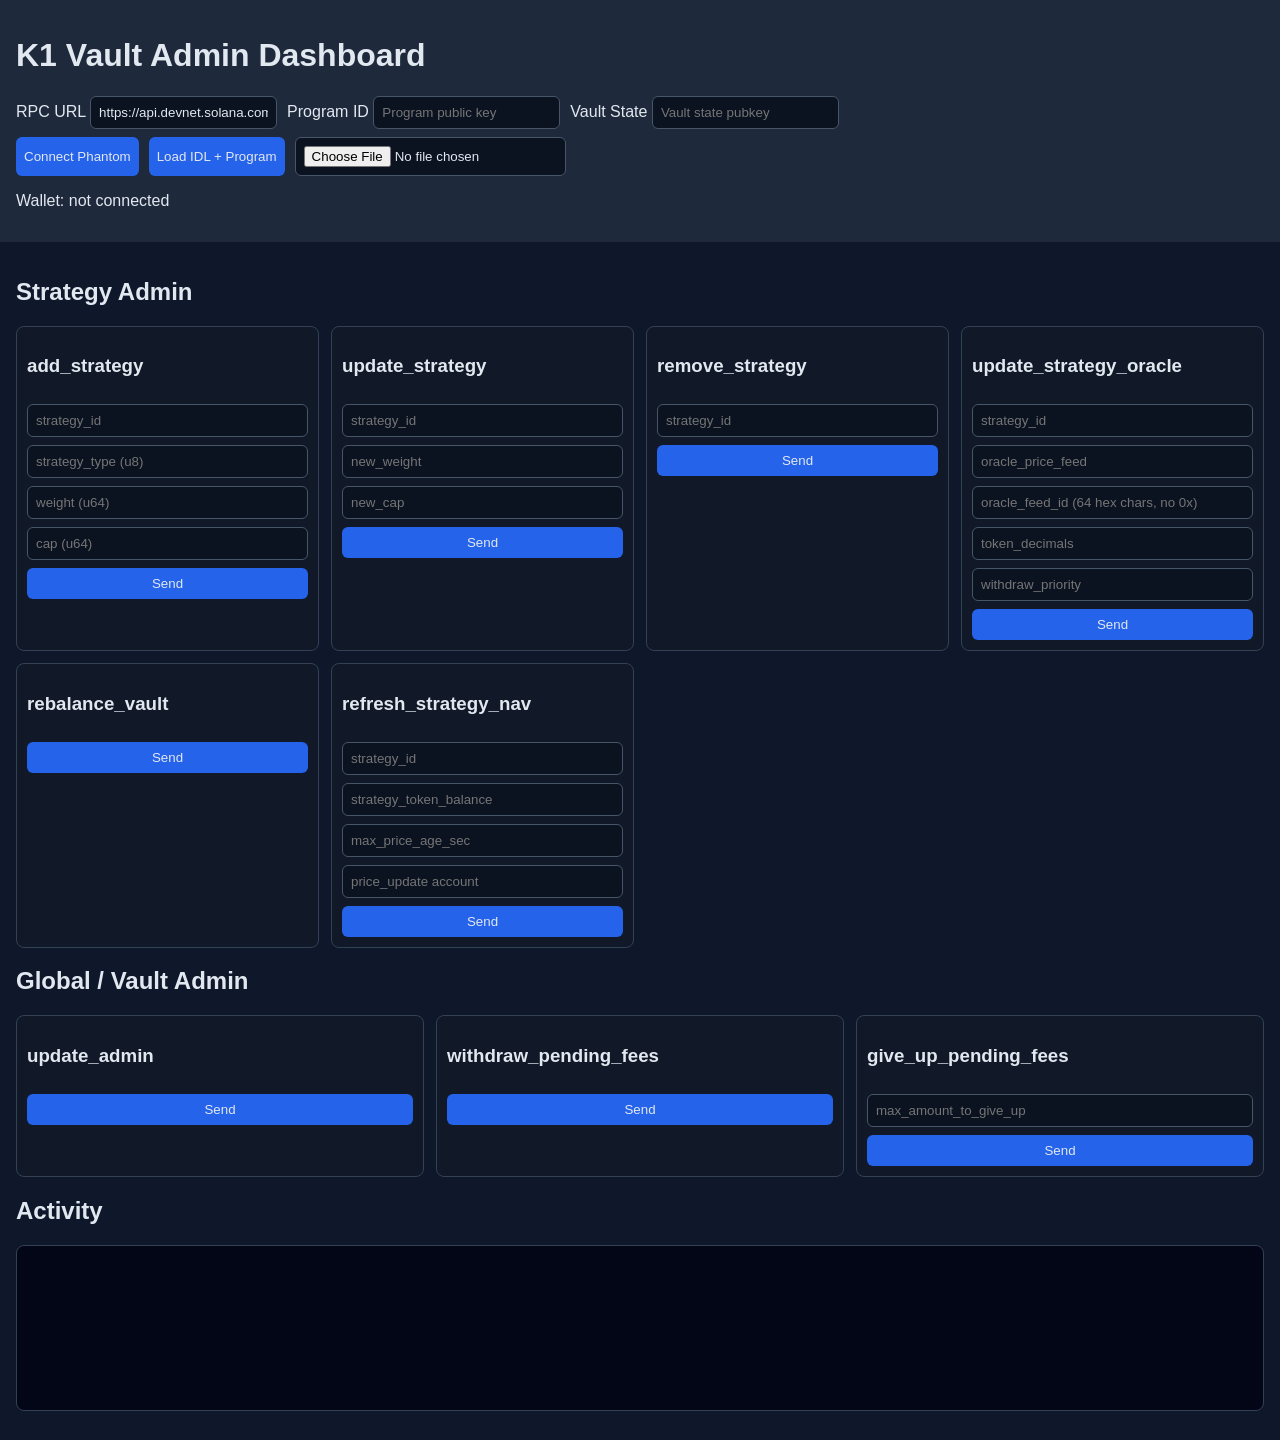
==== admin-dashboard/index.html @ 77f8b64f "Add admin dashboard frontend for vault admin instructions" ====
<!doctype html>
<html lang="en">
  <head>
    <meta charset="UTF-8" />
    <meta name="viewport" content="width=device-width, initial-scale=1.0" />
    <title>K1 Vault Admin Dashboard</title>
    <link rel="stylesheet" href="./styles.css" />
  </head>
  <body>
    <header>
      <h1>K1 Vault Admin Dashboard</h1>
      <div class="row">
        <label>RPC URL <input id="rpcUrl" value="https://api.devnet.solana.com" /></label>
        <label>Program ID <input id="programId" placeholder="Program public key" /></label>
        <label>Vault State <input id="vaultState" placeholder="Vault state pubkey" /></label>
      </div>
      <div class="row">
        <button id="connectBtn">Connect Phantom</button>
        <button id="loadProgramBtn">Load IDL + Program</button>
        <input type="file" id="idlFile" accept="application/json" />
      </div>
      <p id="walletStatus">Wallet: not connected</p>
    </header>

    <main>
      <section>
        <h2>Strategy Admin</h2>
        <div class="grid">
          <form data-method="addStrategy">
            <h3>add_strategy</h3>
            <input name="strategyId" placeholder="strategy_id" required />
            <input name="strategyType" placeholder="strategy_type (u8)" required />
            <input name="weight" placeholder="weight (u64)" required />
            <input name="cap" placeholder="cap (u64)" required />
            <button>Send</button>
          </form>

          <form data-method="updateStrategy">
            <h3>update_strategy</h3>
            <input name="strategyId" placeholder="strategy_id" required />
            <input name="newWeight" placeholder="new_weight" required />
            <input name="newCap" placeholder="new_cap" required />
            <button>Send</button>
          </form>

          <form data-method="removeStrategy">
            <h3>remove_strategy</h3>
            <input name="strategyId" placeholder="strategy_id" required />
            <button>Send</button>
          </form>

          <form data-method="updateStrategyOracle">
            <h3>update_strategy_oracle</h3>
            <input name="strategyId" placeholder="strategy_id" required />
            <input name="oraclePriceFeed" placeholder="oracle_price_feed" required />
            <input name="oracleFeedId" placeholder="oracle_feed_id (64 hex chars, no 0x)" required />
            <input name="tokenDecimals" placeholder="token_decimals" required />
            <input name="withdrawPriority" placeholder="withdraw_priority" required />
            <button>Send</button>
          </form>

          <form data-method="rebalanceVault">
            <h3>rebalance_vault</h3>
            <button>Send</button>
          </form>

          <form data-method="refreshStrategyNav">
            <h3>refresh_strategy_nav</h3>
            <input name="strategyId" placeholder="strategy_id" required />
            <input name="strategyTokenBalance" placeholder="strategy_token_balance" required />
            <input name="maxPriceAgeSec" placeholder="max_price_age_sec" required />
            <input name="priceUpdate" placeholder="price_update account" required />
            <button>Send</button>
          </form>
        </div>
      </section>

      <section>
        <h2>Global / Vault Admin</h2>
        <div class="grid">
          <form data-method="updateAdmin"><h3>update_admin</h3><button>Send</button></form>
          <form data-method="withdrawPendingFees"><h3>withdraw_pending_fees</h3><button>Send</button></form>
          <form data-method="giveUpPendingFees"><h3>give_up_pending_fees</h3><input name="maxAmountToGiveUp" placeholder="max_amount_to_give_up" required /><button>Send</button></form>
        </div>
      </section>

      <section>
        <h2>Activity</h2>
        <pre id="log"></pre>
      </section>
    </main>

    <script type="module" src="./main.js"></script>
  </body>
</html>
---- admin-dashboard/styles.css ----
body { font-family: Arial, sans-serif; margin: 0; background:#0f172a; color:#e2e8f0; }
header { padding:16px; background:#1e293b; position:sticky; top:0; }
main { padding:16px; }
.row { display:flex; gap:10px; flex-wrap:wrap; margin:8px 0; }
.grid { display:grid; grid-template-columns: repeat(auto-fit,minmax(260px,1fr)); gap:12px; }
form { border:1px solid #334155; border-radius:8px; padding:10px; display:flex; flex-direction:column; gap:8px; background:#111827; }
input, button { padding:8px; border-radius:6px; border:1px solid #475569; background:#0b1220; color:#e2e8f0; }
button { background:#2563eb; border:none; cursor:pointer; }
pre { background:#020617; border:1px solid #334155; border-radius:8px; padding:12px; min-height:140px; white-space:pre-wrap; }
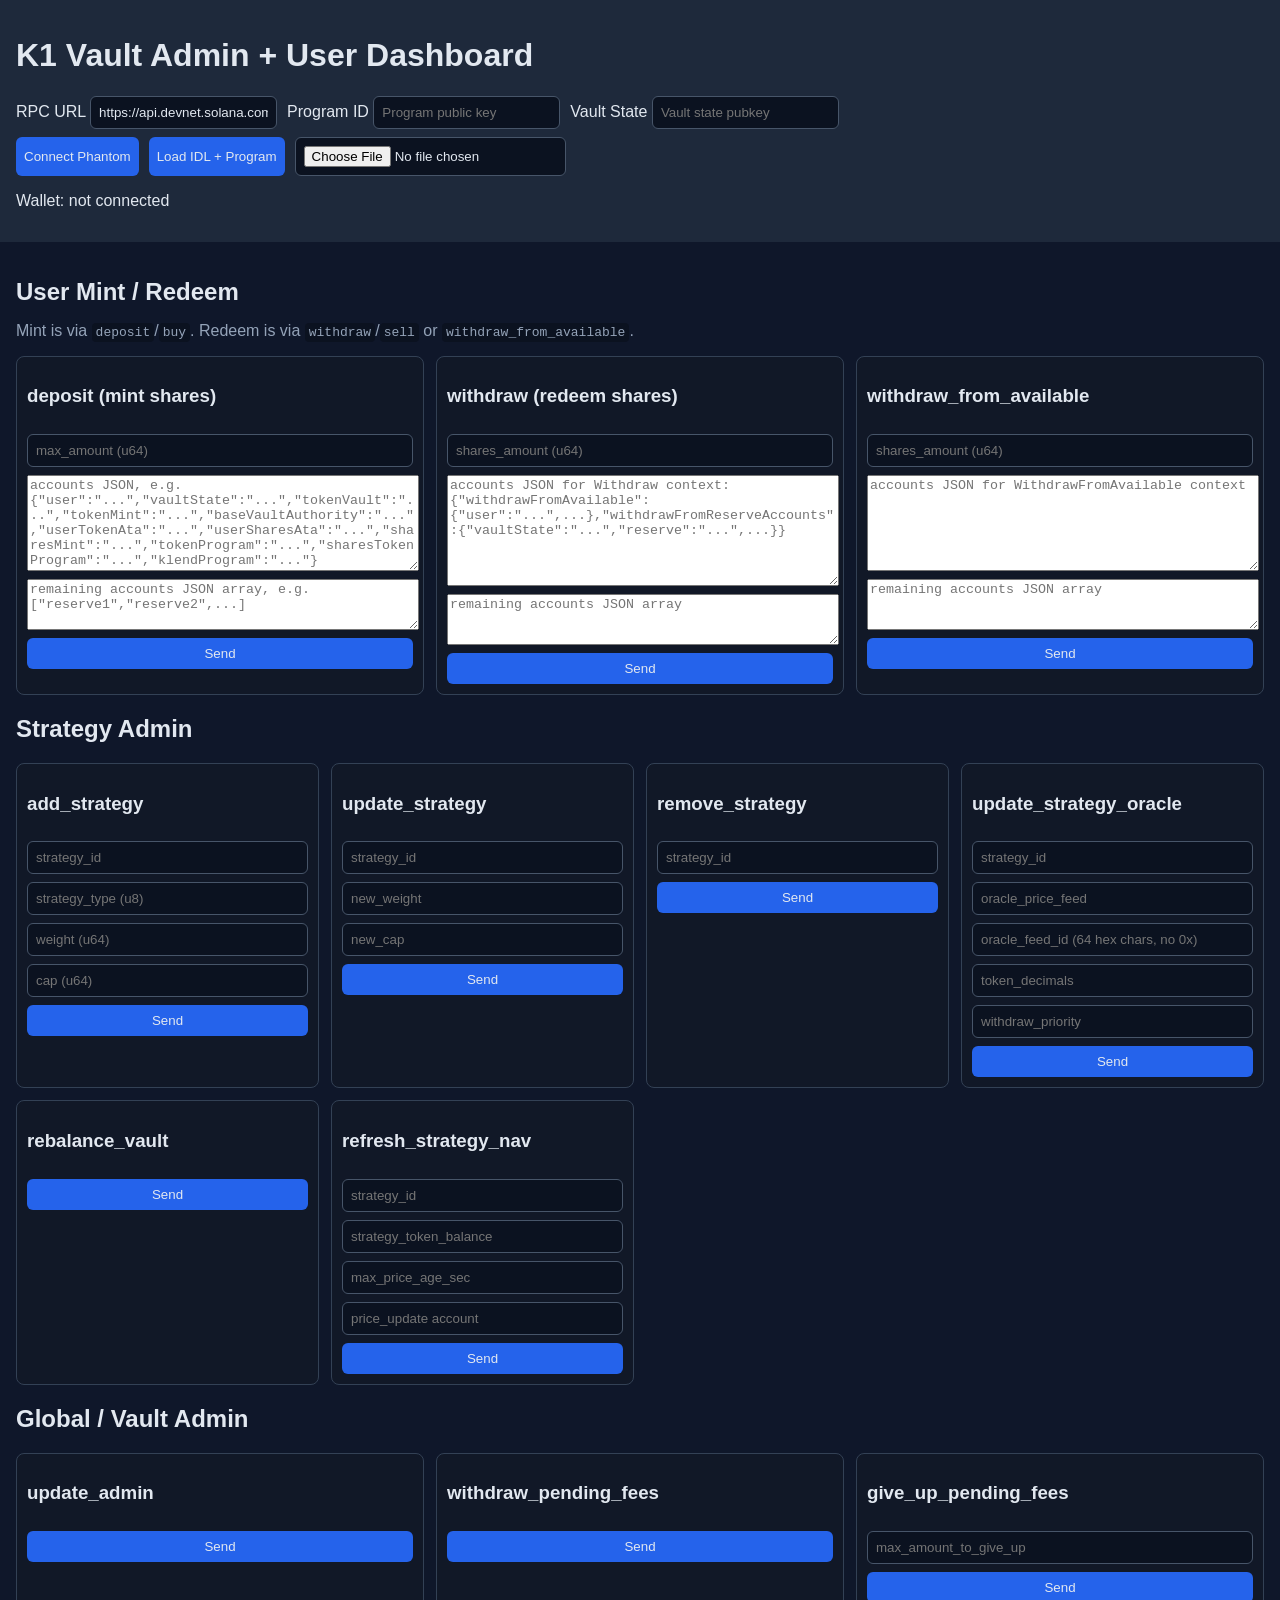
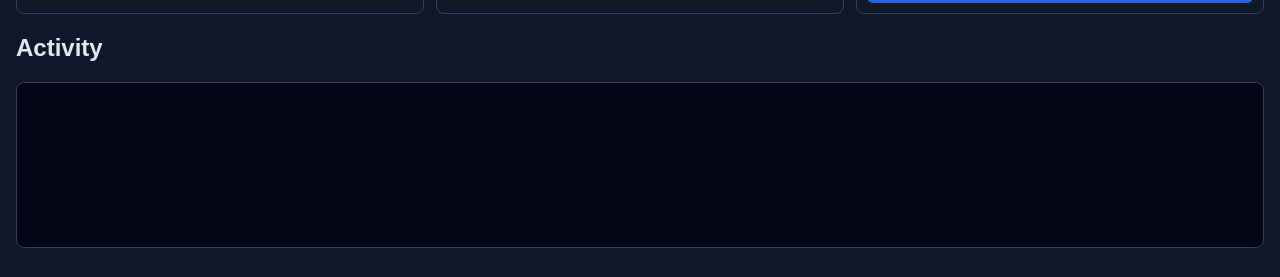
==== commit 56428d2c: "Add end-user mint/redeem UI flows to dashboard" ====
--- a/admin-dashboard/index.html
+++ b/admin-dashboard/index.html
@@ -8,7 +8,7 @@
   </head>
   <body>
     <header>
-      <h1>K1 Vault Admin Dashboard</h1>
+      <h1>K1 Vault Admin + User Dashboard</h1>
       <div class="row">
         <label>RPC URL <input id="rpcUrl" value="https://api.devnet.solana.com" /></label>
         <label>Program ID <input id="programId" placeholder="Program public key" /></label>
@@ -24,6 +24,36 @@
 
     <main>
       <section>
+        <h2>User Mint / Redeem</h2>
+        <p class="hint">Mint is via <code>deposit</code>/<code>buy</code>. Redeem is via <code>withdraw</code>/<code>sell</code> or <code>withdraw_from_available</code>.</p>
+        <div class="grid">
+          <form data-method="depositUser">
+            <h3>deposit (mint shares)</h3>
+            <input name="maxAmount" placeholder="max_amount (u64)" required />
+            <textarea name="accountsJson" rows="6" placeholder='accounts JSON, e.g. {"user":"...","vaultState":"...","tokenVault":"...","tokenMint":"...","baseVaultAuthority":"...","userTokenAta":"...","userSharesAta":"...","sharesMint":"...","tokenProgram":"...","sharesTokenProgram":"...","klendProgram":"..."}' required></textarea>
+            <textarea name="remainingJson" rows="3" placeholder='remaining accounts JSON array, e.g. ["reserve1","reserve2",...]'></textarea>
+            <button>Send</button>
+          </form>
+
+          <form data-method="withdrawUser">
+            <h3>withdraw (redeem shares)</h3>
+            <input name="sharesAmount" placeholder="shares_amount (u64)" required />
+            <textarea name="accountsJson" rows="7" placeholder='accounts JSON for Withdraw context: {"withdrawFromAvailable":{"user":"...",...},"withdrawFromReserveAccounts":{"vaultState":"...","reserve":"...",...}}' required></textarea>
+            <textarea name="remainingJson" rows="3" placeholder='remaining accounts JSON array'></textarea>
+            <button>Send</button>
+          </form>
+
+          <form data-method="withdrawFromAvailableUser">
+            <h3>withdraw_from_available</h3>
+            <input name="sharesAmount" placeholder="shares_amount (u64)" required />
+            <textarea name="accountsJson" rows="6" placeholder='accounts JSON for WithdrawFromAvailable context' required></textarea>
+            <textarea name="remainingJson" rows="3" placeholder='remaining accounts JSON array'></textarea>
+            <button>Send</button>
+          </form>
+        </div>
+      </section>
+
+      <section>
         <h2>Strategy Admin</h2>
         <div class="grid">
           <form data-method="addStrategy">
@@ -34,44 +64,11 @@
             <input name="cap" placeholder="cap (u64)" required />
             <button>Send</button>
           </form>
-
-          <form data-method="updateStrategy">
-            <h3>update_strategy</h3>
-            <input name="strategyId" placeholder="strategy_id" required />
-            <input name="newWeight" placeholder="new_weight" required />
-            <input name="newCap" placeholder="new_cap" required />
-            <button>Send</button>
-          </form>
-
-          <form data-method="removeStrategy">
-            <h3>remove_strategy</h3>
-            <input name="strategyId" placeholder="strategy_id" required />
-            <button>Send</button>
-          </form>
-
-          <form data-method="updateStrategyOracle">
-            <h3>update_strategy_oracle</h3>
-            <input name="strategyId" placeholder="strategy_id" required />
-            <input name="oraclePriceFeed" placeholder="oracle_price_feed" required />
-            <input name="oracleFeedId" placeholder="oracle_feed_id (64 hex chars, no 0x)" required />
-            <input name="tokenDecimals" placeholder="token_decimals" required />
-            <input name="withdrawPriority" placeholder="withdraw_priority" required />
-            <button>Send</button>
-          </form>
-
-          <form data-method="rebalanceVault">
-            <h3>rebalance_vault</h3>
-            <button>Send</button>
-          </form>
-
-          <form data-method="refreshStrategyNav">
-            <h3>refresh_strategy_nav</h3>
-            <input name="strategyId" placeholder="strategy_id" required />
-            <input name="strategyTokenBalance" placeholder="strategy_token_balance" required />
-            <input name="maxPriceAgeSec" placeholder="max_price_age_sec" required />
-            <input name="priceUpdate" placeholder="price_update account" required />
-            <button>Send</button>
-          </form>
+          <form data-method="updateStrategy"><h3>update_strategy</h3><input name="strategyId" placeholder="strategy_id" required /><input name="newWeight" placeholder="new_weight" required /><input name="newCap" placeholder="new_cap" required /><button>Send</button></form>
+          <form data-method="removeStrategy"><h3>remove_strategy</h3><input name="strategyId" placeholder="strategy_id" required /><button>Send</button></form>
+          <form data-method="updateStrategyOracle"><h3>update_strategy_oracle</h3><input name="strategyId" placeholder="strategy_id" required /><input name="oraclePriceFeed" placeholder="oracle_price_feed" required /><input name="oracleFeedId" placeholder="oracle_feed_id (64 hex chars, no 0x)" required /><input name="tokenDecimals" placeholder="token_decimals" required /><input name="withdrawPriority" placeholder="withdraw_priority" required /><button>Send</button></form>
+          <form data-method="rebalanceVault"><h3>rebalance_vault</h3><button>Send</button></form>
+          <form data-method="refreshStrategyNav"><h3>refresh_strategy_nav</h3><input name="strategyId" placeholder="strategy_id" required /><input name="strategyTokenBalance" placeholder="strategy_token_balance" required /><input name="maxPriceAgeSec" placeholder="max_price_age_sec" required /><input name="priceUpdate" placeholder="price_update account" required /><button>Send</button></form>
         </div>
       </section>
 
--- a/admin-dashboard/styles.css
+++ b/admin-dashboard/styles.css
@@ -7,3 +7,7 @@
 input, button { padding:8px; border-radius:6px; border:1px solid #475569; background:#0b1220; color:#e2e8f0; }
 button { background:#2563eb; border:none; cursor:pointer; }
 pre { background:#020617; border:1px solid #334155; border-radius:8px; padding:12px; min-height:140px; white-space:pre-wrap; }
+
+textarea { width:100%; resize:vertical; }
+.hint { color:#94a3b8; margin-top:-4px; }
+code { background:#0b1220; padding:2px 4px; border-radius:4px; }
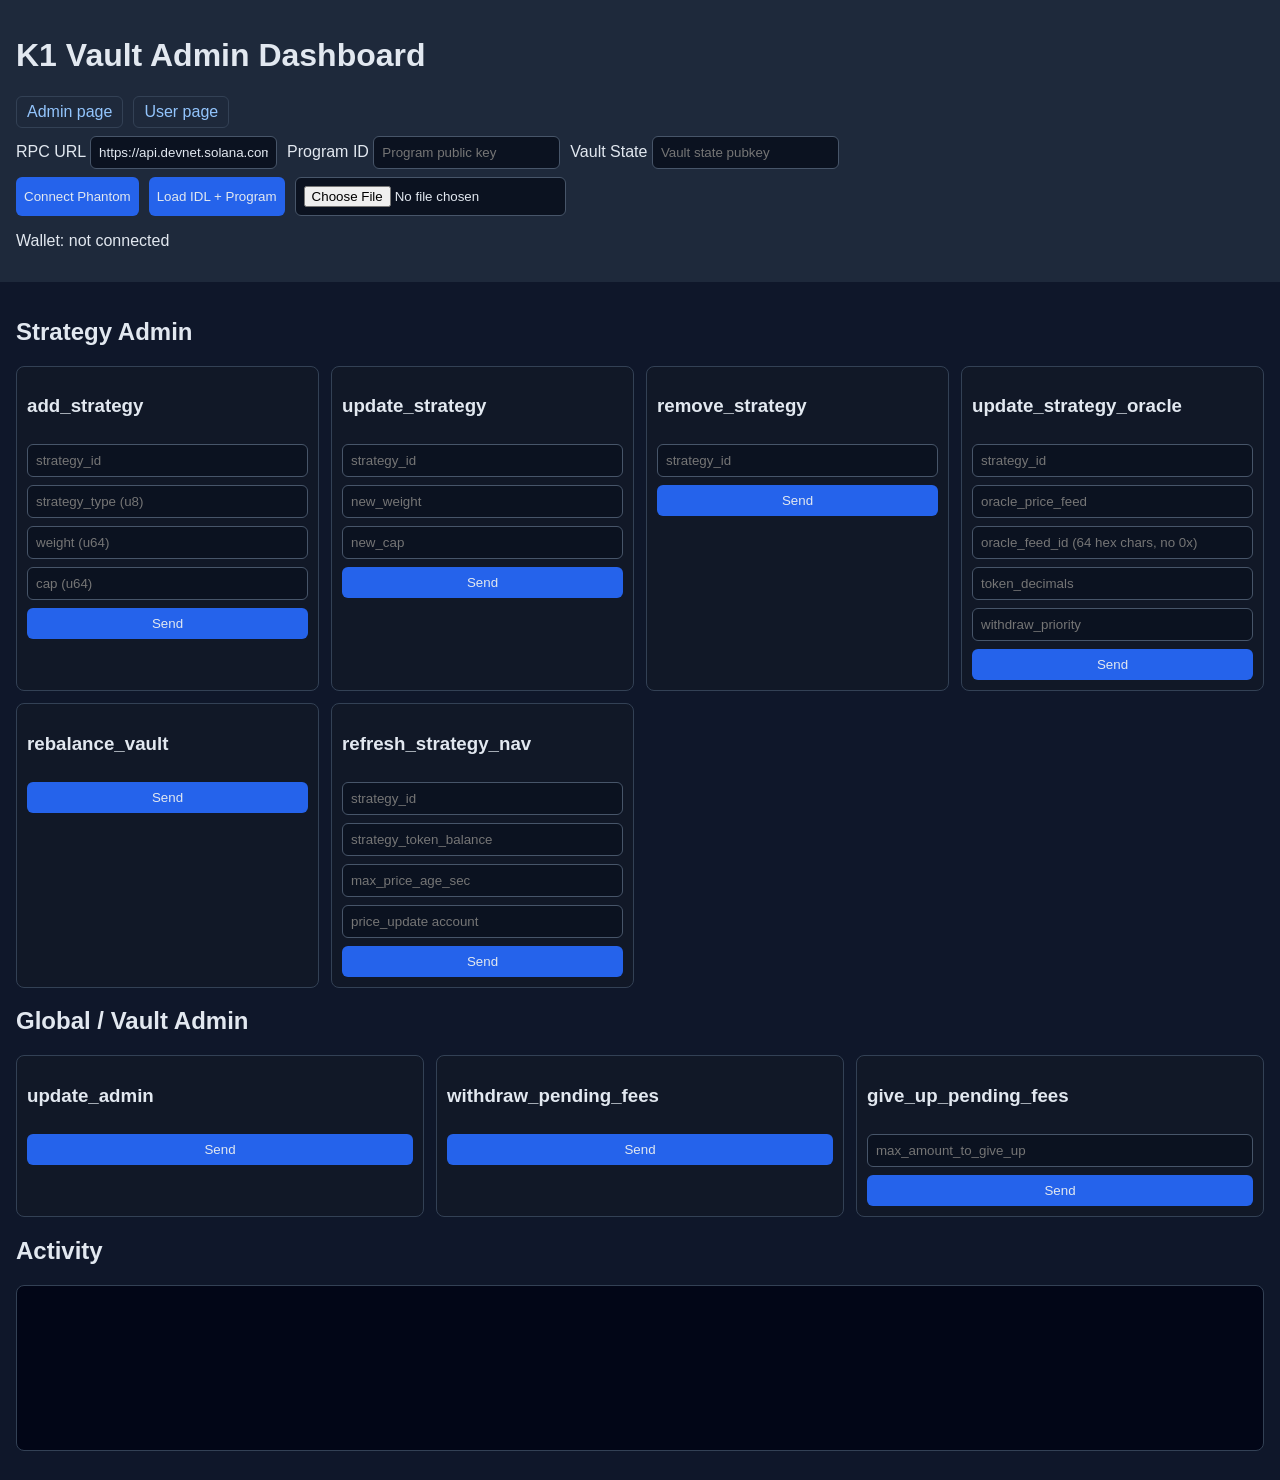
==== commit 544fa188: "Split user mint/redeem into dedicated dashboard page" ====
--- a/admin-dashboard/index.html
+++ b/admin-dashboard/index.html
@@ -8,7 +8,11 @@
   </head>
   <body>
     <header>
-      <h1>K1 Vault Admin + User Dashboard</h1>
+      <h1>K1 Vault Admin Dashboard</h1>
+      <nav class="row">
+        <a class="navlink" href="./index.html">Admin page</a>
+        <a class="navlink" href="./user.html">User page</a>
+      </nav>
       <div class="row">
         <label>RPC URL <input id="rpcUrl" value="https://api.devnet.solana.com" /></label>
         <label>Program ID <input id="programId" placeholder="Program public key" /></label>
@@ -23,37 +27,7 @@
     </header>
 
     <main>
-      <section>
-        <h2>User Mint / Redeem</h2>
-        <p class="hint">Mint is via <code>deposit</code>/<code>buy</code>. Redeem is via <code>withdraw</code>/<code>sell</code> or <code>withdraw_from_available</code>.</p>
-        <div class="grid">
-          <form data-method="depositUser">
-            <h3>deposit (mint shares)</h3>
-            <input name="maxAmount" placeholder="max_amount (u64)" required />
-            <textarea name="accountsJson" rows="6" placeholder='accounts JSON, e.g. {"user":"...","vaultState":"...","tokenVault":"...","tokenMint":"...","baseVaultAuthority":"...","userTokenAta":"...","userSharesAta":"...","sharesMint":"...","tokenProgram":"...","sharesTokenProgram":"...","klendProgram":"..."}' required></textarea>
-            <textarea name="remainingJson" rows="3" placeholder='remaining accounts JSON array, e.g. ["reserve1","reserve2",...]'></textarea>
-            <button>Send</button>
-          </form>
-
-          <form data-method="withdrawUser">
-            <h3>withdraw (redeem shares)</h3>
-            <input name="sharesAmount" placeholder="shares_amount (u64)" required />
-            <textarea name="accountsJson" rows="7" placeholder='accounts JSON for Withdraw context: {"withdrawFromAvailable":{"user":"...",...},"withdrawFromReserveAccounts":{"vaultState":"...","reserve":"...",...}}' required></textarea>
-            <textarea name="remainingJson" rows="3" placeholder='remaining accounts JSON array'></textarea>
-            <button>Send</button>
-          </form>
-
-          <form data-method="withdrawFromAvailableUser">
-            <h3>withdraw_from_available</h3>
-            <input name="sharesAmount" placeholder="shares_amount (u64)" required />
-            <textarea name="accountsJson" rows="6" placeholder='accounts JSON for WithdrawFromAvailable context' required></textarea>
-            <textarea name="remainingJson" rows="3" placeholder='remaining accounts JSON array'></textarea>
-            <button>Send</button>
-          </form>
-        </div>
-      </section>
-
-      <section>
+            <section>
         <h2>Strategy Admin</h2>
         <div class="grid">
           <form data-method="addStrategy">
--- a/admin-dashboard/styles.css
+++ b/admin-dashboard/styles.css
@@ -11,3 +11,6 @@
 textarea { width:100%; resize:vertical; }
 .hint { color:#94a3b8; margin-top:-4px; }
 code { background:#0b1220; padding:2px 4px; border-radius:4px; }
+
+.navlink { color:#93c5fd; text-decoration:none; border:1px solid #334155; padding:6px 10px; border-radius:6px; }
+.navlink:hover { background:#1e3a8a; }
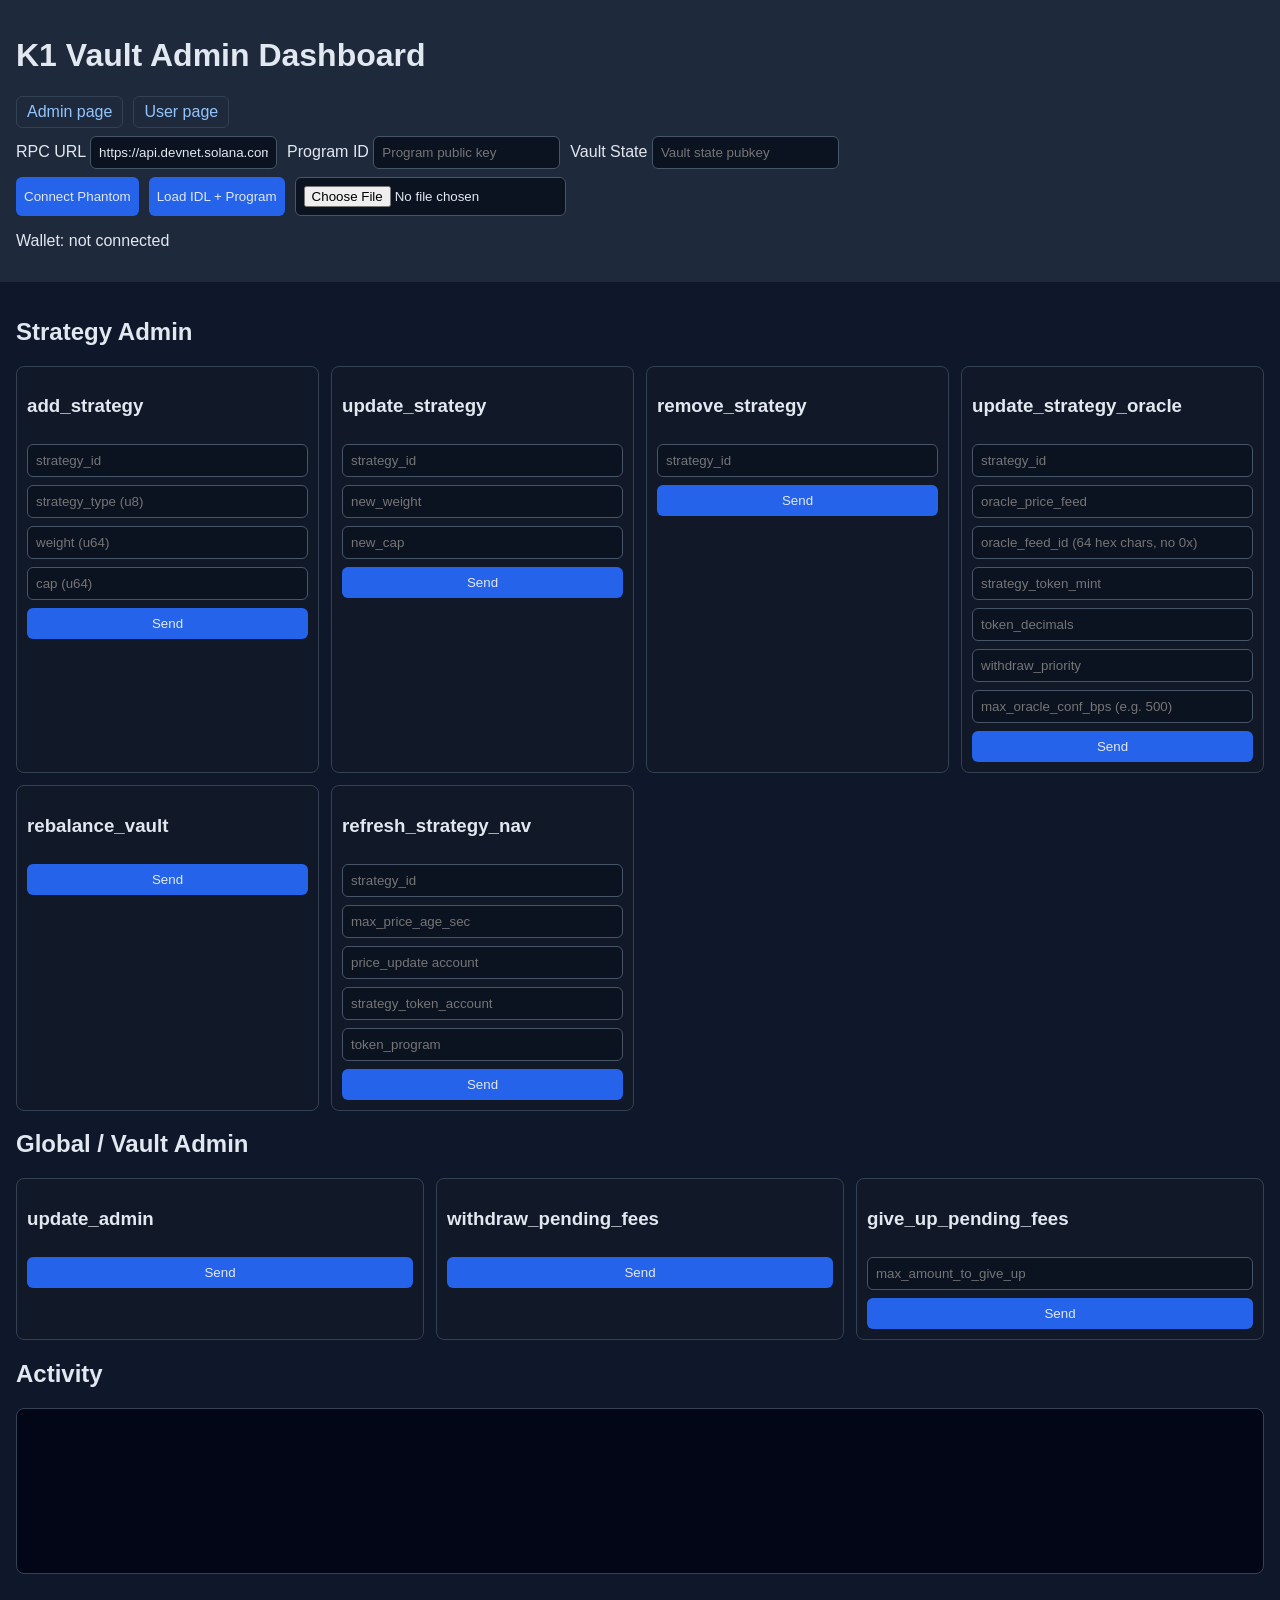
==== commit b3540410: "Harden strategy NAV refresh and phase 1/2 oracle checks" ====
--- a/admin-dashboard/index.html
+++ b/admin-dashboard/index.html
@@ -40,9 +40,9 @@
           </form>
           <form data-method="updateStrategy"><h3>update_strategy</h3><input name="strategyId" placeholder="strategy_id" required /><input name="newWeight" placeholder="new_weight" required /><input name="newCap" placeholder="new_cap" required /><button>Send</button></form>
           <form data-method="removeStrategy"><h3>remove_strategy</h3><input name="strategyId" placeholder="strategy_id" required /><button>Send</button></form>
-          <form data-method="updateStrategyOracle"><h3>update_strategy_oracle</h3><input name="strategyId" placeholder="strategy_id" required /><input name="oraclePriceFeed" placeholder="oracle_price_feed" required /><input name="oracleFeedId" placeholder="oracle_feed_id (64 hex chars, no 0x)" required /><input name="tokenDecimals" placeholder="token_decimals" required /><input name="withdrawPriority" placeholder="withdraw_priority" required /><button>Send</button></form>
+          <form data-method="updateStrategyOracle"><h3>update_strategy_oracle</h3><input name="strategyId" placeholder="strategy_id" required /><input name="oraclePriceFeed" placeholder="oracle_price_feed" required /><input name="oracleFeedId" placeholder="oracle_feed_id (64 hex chars, no 0x)" required /><input name="strategyTokenMint" placeholder="strategy_token_mint" required /><input name="tokenDecimals" placeholder="token_decimals" required /><input name="withdrawPriority" placeholder="withdraw_priority" required /><input name="maxOracleConfBps" placeholder="max_oracle_conf_bps (e.g. 500)" required /><button>Send</button></form>
           <form data-method="rebalanceVault"><h3>rebalance_vault</h3><button>Send</button></form>
-          <form data-method="refreshStrategyNav"><h3>refresh_strategy_nav</h3><input name="strategyId" placeholder="strategy_id" required /><input name="strategyTokenBalance" placeholder="strategy_token_balance" required /><input name="maxPriceAgeSec" placeholder="max_price_age_sec" required /><input name="priceUpdate" placeholder="price_update account" required /><button>Send</button></form>
+          <form data-method="refreshStrategyNav"><h3>refresh_strategy_nav</h3><input name="strategyId" placeholder="strategy_id" required /><input name="maxPriceAgeSec" placeholder="max_price_age_sec" required /><input name="priceUpdate" placeholder="price_update account" required /><input name="strategyTokenAccount" placeholder="strategy_token_account" required /><input name="tokenProgram" placeholder="token_program" required /><button>Send</button></form>
         </div>
       </section>
 
